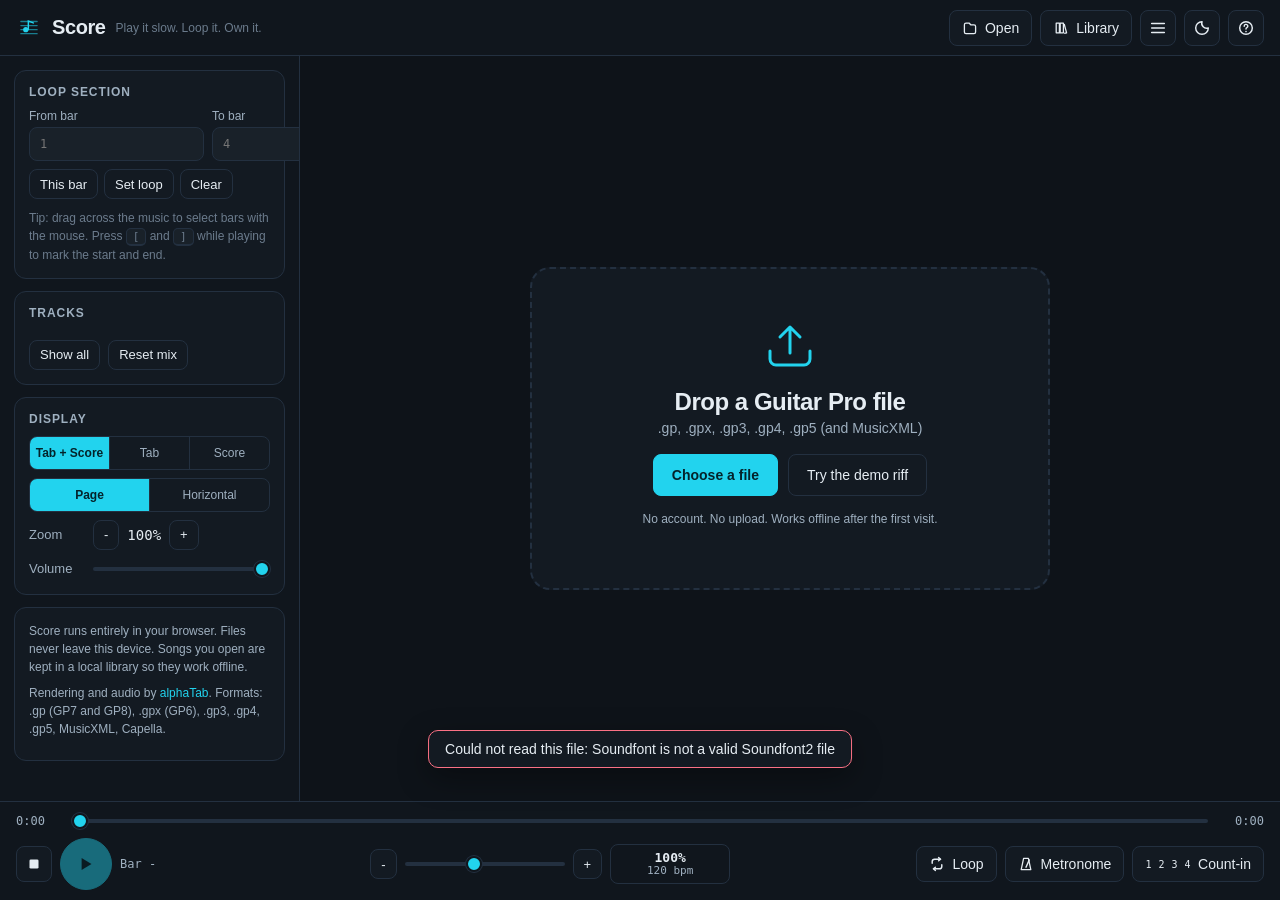
==== index.html @ 5779026d "Score v1.0.0" ====
<!DOCTYPE html>
<html lang="en" data-theme="dark">
<head>
<meta charset="utf-8">
<meta name="viewport" content="width=device-width, initial-scale=1, viewport-fit=cover">
<title>Score</title>
<meta name="description" content="Score: an offline Guitar Pro player. Drop a .gp, .gpx, .gp3, .gp4 or .gp5 file, slow it down, loop a section, mute or solo tracks. No login, no upload, no AI.">
<meta name="theme-color" content="#0b0f14">
<meta name="apple-mobile-web-app-capable" content="yes">
<meta name="apple-mobile-web-app-status-bar-style" content="black-translucent">
<meta name="apple-mobile-web-app-title" content="Score">
<link rel="manifest" href="manifest.webmanifest">
<link rel="icon" href="icons/icon.svg" type="image/svg+xml">
<link rel="apple-touch-icon" href="icons/icon-192.png">
<link rel="stylesheet" href="css/score.css">
</head>
<body>

<div id="app" class="app no-song">

  <!-- Top bar -->
  <header class="topbar">
    <div class="brand">
      <span class="brand-mark" aria-hidden="true">
        <svg viewBox="0 0 32 32" width="26" height="26"><path d="M6 8h20M6 13h20M6 18h20M6 23h20" stroke="currentColor" stroke-width="1.6" stroke-linecap="round" opacity=".55"/><circle cx="12" cy="18" r="3.2" fill="currentColor"/><path d="M15.2 18V7.5l6 2.2" stroke="currentColor" stroke-width="1.8" stroke-linecap="round" fill="none"/></svg>
      </span>
      <span class="brand-name">Score</span>
      <span class="brand-tag">Play it slow. Loop it. Own it.</span>
    </div>
    <div class="song-meta" id="songMeta" hidden>
      <span class="song-title" id="songTitle"></span>
      <span class="song-artist" id="songArtist"></span>
    </div>
    <div class="topbar-actions">
      <button class="btn" id="btnOpen" title="Open a Guitar Pro file (O)">
        <svg viewBox="0 0 20 20" width="16" height="16"><path d="M3 6a2 2 0 0 1 2-2h4l2 2h4a2 2 0 0 1 2 2v7a2 2 0 0 1-2 2H5a2 2 0 0 1-2-2V6z" fill="none" stroke="currentColor" stroke-width="1.6"/></svg>
        <span>Open</span>
      </button>
      <button class="btn" id="btnLibrary" title="Songs saved on this device">
        <svg viewBox="0 0 20 20" width="16" height="16"><path d="M4 4h4v12H4zM9 4h4v12H9zM14 5l3 11-3 .8" fill="none" stroke="currentColor" stroke-width="1.6" stroke-linejoin="round"/></svg>
        <span>Library</span>
      </button>
      <button class="btn icon" id="btnSidebar" title="Tracks and settings (T)">
        <svg viewBox="0 0 20 20" width="18" height="18"><path d="M3 5h14M3 10h14M3 15h14" stroke="currentColor" stroke-width="1.8" stroke-linecap="round"/></svg>
      </button>
      <button class="btn icon" id="btnTheme" title="Toggle light / dark">
        <svg viewBox="0 0 20 20" width="18" height="18"><path d="M10 3a7 7 0 1 0 7 7 5.5 5.5 0 0 1-7-7z" fill="none" stroke="currentColor" stroke-width="1.6" stroke-linejoin="round"/></svg>
      </button>
      <button class="btn icon" id="btnHelp" title="Keyboard shortcuts (?)">
        <svg viewBox="0 0 20 20" width="18" height="18"><circle cx="10" cy="10" r="7" fill="none" stroke="currentColor" stroke-width="1.6"/><path d="M8 8a2 2 0 1 1 3 1.7c-.7.4-1 .8-1 1.5" fill="none" stroke="currentColor" stroke-width="1.6" stroke-linecap="round"/><circle cx="10" cy="14" r=".9" fill="currentColor"/></svg>
      </button>
    </div>
  </header>

  <!-- Main area -->
  <div class="main">

    <!-- Sidebar -->
    <aside class="sidebar" id="sidebar">
      <section class="panel">
        <h2>Loop section</h2>
        <div class="loop-grid">
          <label>From bar
            <input type="number" id="loopStart" min="1" step="1" inputmode="numeric" placeholder="1">
          </label>
          <label>To bar
            <input type="number" id="loopEnd" min="1" step="1" inputmode="numeric" placeholder="4">
          </label>
        </div>
        <div class="loop-actions">
          <button class="btn small" id="btnLoopHere" title="Set the loop to the bar that is playing now">This bar</button>
          <button class="btn small" id="btnLoopApply" title="Apply the bars above">Set loop</button>
          <button class="btn small" id="btnLoopClear" title="Clear the loop (Esc)">Clear</button>
        </div>
        <p class="hint">Tip: drag across the music to select bars with the mouse. Press <kbd>[</kbd> and <kbd>]</kbd> while playing to mark the start and end.</p>
      </section>

      <section class="panel">
        <h2>Tracks</h2>
        <div class="track-list" id="trackList"></div>
        <div class="panel-foot">
          <button class="btn small" id="btnShowAll">Show all</button>
          <button class="btn small" id="btnResetMix">Reset mix</button>
        </div>
      </section>

      <section class="panel">
        <h2>Display</h2>
        <div class="seg" id="segNotation" role="group" aria-label="Notation">
          <button data-value="scoretab" class="active">Tab + Score</button>
          <button data-value="tab">Tab</button>
          <button data-value="score">Score</button>
        </div>
        <div class="seg" id="segLayout" role="group" aria-label="Layout">
          <button data-value="page" class="active">Page</button>
          <button data-value="horizontal">Horizontal</button>
        </div>
        <div class="row">
          <span class="row-label">Zoom</span>
          <button class="btn small" id="btnZoomOut">-</button>
          <span class="mono" id="zoomValue">100%</span>
          <button class="btn small" id="btnZoomIn">+</button>
        </div>
        <div class="row">
          <span class="row-label">Volume</span>
          <input type="range" id="masterVolume" min="0" max="100" value="100" aria-label="Master volume">
        </div>
      </section>

      <section class="panel about">
        <p>Score runs entirely in your browser. Files never leave this device. Songs you open are kept in a local library so they work offline.</p>
        <p class="muted">Rendering and audio by <a href="https://alphatab.net" target="_blank" rel="noopener">alphaTab</a>. Formats: .gp (GP7 and GP8), .gpx (GP6), .gp3, .gp4, .gp5, MusicXML, Capella.</p>
      </section>
    </aside>

    <!-- Viewport -->
    <div class="viewport-wrap">
      <div class="viewport" id="viewport">
        <div class="at-wrap">
          <div id="alphaTab"></div>
        </div>
      </div>

      <!-- Empty state / drop zone -->
      <div class="dropzone" id="dropzone">
        <div class="drop-inner">
          <div class="drop-icon" aria-hidden="true">
            <svg viewBox="0 0 64 64" width="64" height="64"><path d="M32 40V14M22 24l10-10 10 10" fill="none" stroke="currentColor" stroke-width="3" stroke-linecap="round" stroke-linejoin="round"/><path d="M12 38v8a6 6 0 0 0 6 6h28a6 6 0 0 0 6-6v-8" fill="none" stroke="currentColor" stroke-width="3" stroke-linecap="round"/></svg>
          </div>
          <h1>Drop a Guitar Pro file</h1>
          <p>.gp, .gpx, .gp3, .gp4, .gp5 (and MusicXML)</p>
          <div class="drop-buttons">
            <button class="btn primary" id="btnOpen2">Choose a file</button>
            <button class="btn" id="btnDemo">Try the demo riff</button>
          </div>
          <p class="muted small">No account. No upload. Works offline after the first visit.</p>
        </div>
      </div>

      <div class="drag-overlay" id="dragOverlay"><div>Drop to open</div></div>

      <div class="loading" id="loading" hidden>
        <div class="spinner"></div>
        <span id="loadingText">Loading</span>
      </div>
    </div>
  </div>

  <!-- Transport -->
  <footer class="transport">
    <div class="transport-row progress-row">
      <span class="mono time" id="timeCurrent">0:00</span>
      <input type="range" id="progress" min="0" max="1000" value="0" step="1" aria-label="Position">
      <span class="mono time" id="timeTotal">0:00</span>
    </div>
    <div class="transport-row controls-row">
      <div class="group">
        <button class="btn icon" id="btnStop" title="Stop (S)">
          <svg viewBox="0 0 20 20" width="18" height="18"><rect x="5" y="5" width="10" height="10" rx="1.5" fill="currentColor"/></svg>
        </button>
        <button class="btn play" id="btnPlay" title="Play / Pause (Space)" disabled>
          <svg class="ic-play" viewBox="0 0 20 20" width="22" height="22"><path d="M6 4.5v11l9-5.5z" fill="currentColor"/></svg>
          <svg class="ic-pause" viewBox="0 0 20 20" width="22" height="22"><path d="M6 4h3v12H6zM11 4h3v12h-3z" fill="currentColor"/></svg>
        </button>
        <span class="bar-indicator mono" id="barIndicator" title="Current bar">Bar -</span>
      </div>

      <div class="group tempo">
        <button class="btn small" id="btnSpeedDown" title="Slower (-)">-</button>
        <input type="range" id="speed" min="25" max="200" value="100" step="5" aria-label="Playback speed">
        <button class="btn small" id="btnSpeedUp" title="Faster (+)">+</button>
        <button class="btn small ghost" id="btnSpeedReset" title="Back to 100% (0)">
          <span class="mono" id="speedValue">100%</span>
          <span class="mono bpm" id="bpmValue"></span>
        </button>
      </div>

      <div class="group toggles">
        <button class="btn toggle" id="btnLoop" title="Loop (L)" aria-pressed="false">
          <svg viewBox="0 0 20 20" width="16" height="16"><path d="M4 9V7a3 3 0 0 1 3-3h7M16 11v2a3 3 0 0 1-3 3H6" fill="none" stroke="currentColor" stroke-width="1.8" stroke-linecap="round"/><path d="M12 2l2.5 2L12 6M8 14l-2.5 2L8 18" fill="none" stroke="currentColor" stroke-width="1.8" stroke-linecap="round" stroke-linejoin="round"/></svg>
          <span>Loop</span>
        </button>
        <button class="btn toggle" id="btnMetronome" title="Metronome (M)" aria-pressed="false">
          <svg viewBox="0 0 20 20" width="16" height="16"><path d="M7 3h6l3 14H4z" fill="none" stroke="currentColor" stroke-width="1.6" stroke-linejoin="round"/><path d="M10 14L14 5" stroke="currentColor" stroke-width="1.8" stroke-linecap="round"/></svg>
          <span>Metronome</span>
        </button>
        <button class="btn toggle" id="btnCountIn" title="Count-in one bar before playing (C)" aria-pressed="false">
          <span class="mono">1 2 3 4</span>
          <span>Count-in</span>
        </button>
      </div>
    </div>
  </footer>

  <!-- Library dialog -->
  <dialog id="libraryDialog" class="dialog">
    <div class="dialog-head">
      <h2>Library</h2>
      <span class="muted" id="libraryCount"></span>
      <button class="btn icon close" data-close title="Close">&times;</button>
    </div>
    <div class="dialog-body">
      <div class="library-list" id="libraryList"></div>
      <p class="muted small">Songs are stored in this browser only (IndexedDB). Clearing site data removes them.</p>
    </div>
  </dialog>

  <!-- Help dialog -->
  <dialog id="helpDialog" class="dialog">
    <div class="dialog-head">
      <h2>Keyboard shortcuts</h2>
      <button class="btn icon close" data-close title="Close">&times;</button>
    </div>
    <div class="dialog-body">
      <table class="shortcuts">
        <tr><td><kbd>Space</kbd></td><td>Play / pause</td></tr>
        <tr><td><kbd>S</kbd></td><td>Stop and go to start</td></tr>
        <tr><td><kbd>L</kbd></td><td>Loop on / off</td></tr>
        <tr><td><kbd>[</kbd> / <kbd>]</kbd></td><td>Loop start / end at the current bar</td></tr>
        <tr><td><kbd>Esc</kbd></td><td>Clear the loop selection</td></tr>
        <tr><td><kbd>M</kbd></td><td>Metronome on / off</td></tr>
        <tr><td><kbd>C</kbd></td><td>Count-in on / off</td></tr>
        <tr><td><kbd>-</kbd> / <kbd>+</kbd></td><td>Speed down / up by 5%</td></tr>
        <tr><td><kbd>0</kbd></td><td>Speed back to 100%</td></tr>
        <tr><td><kbd>&larr;</kbd> / <kbd>&rarr;</kbd></td><td>Previous / next bar</td></tr>
        <tr><td><kbd>O</kbd></td><td>Open a file</td></tr>
        <tr><td><kbd>T</kbd></td><td>Show / hide the side panel</td></tr>
        <tr><td><kbd>?</kbd></td><td>This help</td></tr>
      </table>
      <p class="muted small">Click a beat in the music to jump there. Drag across beats to select a loop range.</p>
    </div>
  </dialog>

  <div class="toast" id="toast" hidden></div>
  <input type="file" id="fileInput" accept=".gp,.gpx,.gp3,.gp4,.gp5,.xml,.musicxml,.mxl,.capx" hidden>
</div>

<script src="vendor/alphatab/alphaTab.min.js"></script>
<script src="js/score.js"></script>
</body>
</html>
---- css/score.css ----
/* Score: offline Guitar Pro player
   Theme tokens ------------------------------------------------------------ */
:root {
  --font: -apple-system, BlinkMacSystemFont, "SF Pro Text", "Segoe UI", Roboto, Helvetica, Arial, sans-serif;
  --mono: ui-monospace, "SF Mono", Menlo, Consolas, monospace;

  --bg: #0b0f14;
  --bg-2: #10161d;
  --panel: #131a22;
  --panel-2: #192129;
  --border: #233040;
  --text: #e6edf3;
  --text-2: #9fb0c0;
  --text-3: #6b7b8c;
  --accent: #22d3ee;
  --accent-2: #0ea5c4;
  --accent-ink: #04232a;
  --purple: #a78bfa;
  --blue: #60a5fa;
  --green: #34d399;
  --red: #fb7185;
  --amber: #fbbf24;

  --sheet-bg: #0e1319;
  --sheet-paper: #0e1319;
  --cursor-bar: rgba(34, 211, 238, 0.10);
  --cursor-beat: #22d3ee;
  --selection: rgba(167, 139, 250, 0.16);
  --highlight: #22d3ee;

  --radius: 12px;
  --radius-s: 8px;
  --shadow: 0 10px 30px rgba(0,0,0,0.35);
  --topbar-h: 56px;
  --transport-h: 112px;
  --sidebar-w: 300px;
}

html[data-theme="light"] {
  --bg: #eef1f5;
  --bg-2: #e6eaf0;
  --panel: #ffffff;
  --panel-2: #f4f6f9;
  --border: #d7dde6;
  --text: #0f172a;
  --text-2: #475569;
  --text-3: #7c8aa0;
  --accent: #0891b2;
  --accent-2: #0e7490;
  --accent-ink: #ffffff;
  --purple: #7c3aed;
  --blue: #2563eb;
  --green: #059669;
  --red: #e11d48;
  --amber: #d97706;

  --sheet-bg: #dfe4ea;
  --sheet-paper: #ffffff;
  --cursor-bar: rgba(8, 145, 178, 0.10);
  --cursor-beat: #0891b2;
  --selection: rgba(124, 58, 237, 0.14);
  --highlight: #0891b2;
  --shadow: 0 10px 30px rgba(15, 23, 42, 0.10);
}

/* Base ----------------------------------------------------------------- */
* { box-sizing: border-box; }
html, body { height: 100%; margin: 0; }
body {
  font-family: var(--font);
  font-size: 14px;
  color: var(--text);
  background: var(--bg);
  -webkit-font-smoothing: antialiased;
  overscroll-behavior: none;
}
button, input { font: inherit; color: inherit; }
button { cursor: pointer; }
a { color: var(--accent); text-decoration: none; }
a:hover { text-decoration: underline; }
kbd {
  font-family: var(--mono);
  font-size: 11px;
  padding: 1px 6px;
  border: 1px solid var(--border);
  border-bottom-width: 2px;
  border-radius: 5px;
  background: var(--panel-2);
}
.mono { font-family: var(--mono); font-variant-numeric: tabular-nums; }
.muted { color: var(--text-2); }
.small { font-size: 12px; }
[hidden] { display: none !important; }

/* App shell ------------------------------------------------------------ */
.app {
  height: 100vh;
  height: 100dvh;
  display: grid;
  grid-template-rows: var(--topbar-h) 1fr auto;
  padding-top: env(safe-area-inset-top, 0px);
}

/* Top bar */
.topbar {
  display: flex;
  align-items: center;
  gap: 16px;
  padding: 0 16px;
  border-bottom: 1px solid var(--border);
  background: var(--bg-2);
}
.brand { display: flex; align-items: center; gap: 10px; min-width: 0; }
.brand-mark { color: var(--accent); display: inline-flex; }
.brand-name { font-size: 20px; font-weight: 800; letter-spacing: -0.02em; }
.brand-tag { color: var(--text-3); font-size: 12px; white-space: nowrap; }
.song-meta {
  flex: 1;
  min-width: 0;
  display: flex;
  align-items: baseline;
  gap: 10px;
  justify-content: center;
  overflow: hidden;
}
.song-title { font-weight: 700; white-space: nowrap; overflow: hidden; text-overflow: ellipsis; }
.song-artist { color: var(--text-2); white-space: nowrap; overflow: hidden; text-overflow: ellipsis; }
.topbar-actions { margin-left: auto; display: flex; gap: 8px; }

/* Buttons */
.btn {
  display: inline-flex;
  align-items: center;
  justify-content: center;
  gap: 7px;
  height: 36px;
  padding: 0 12px;
  border: 1px solid var(--border);
  border-radius: var(--radius-s);
  background: var(--panel);
  color: var(--text);
  white-space: nowrap;
  transition: background .12s, border-color .12s, color .12s, transform .05s;
  user-select: none;
  -webkit-user-select: none;
}
.btn:hover { background: var(--panel-2); border-color: var(--text-3); }
.btn:active { transform: translateY(1px); }
.btn:disabled { opacity: .45; cursor: not-allowed; transform: none; }
.btn.icon { width: 36px; padding: 0; }
.btn.small { height: 30px; padding: 0 10px; font-size: 13px; }
.btn.ghost { background: transparent; }
.btn.primary { background: var(--accent); border-color: var(--accent); color: var(--accent-ink); font-weight: 700; }
.btn.primary:hover { background: var(--accent-2); border-color: var(--accent-2); }
.btn.toggle[aria-pressed="true"] {
  background: var(--accent);
  border-color: var(--accent);
  color: var(--accent-ink);
  font-weight: 600;
}
.btn.play {
  width: 52px;
  height: 52px;
  border-radius: 50%;
  background: var(--accent);
  border-color: var(--accent);
  color: var(--accent-ink);
}
.btn.play:hover { background: var(--accent-2); border-color: var(--accent-2); }
.btn.play .ic-pause { display: none; }
.app.playing .btn.play .ic-play { display: none; }
.app.playing .btn.play .ic-pause { display: block; }

/* Main ----------------------------------------------------------------- */
.main {
  display: grid;
  grid-template-columns: var(--sidebar-w) 1fr;
  min-height: 0;
}
.app.sidebar-hidden .main { grid-template-columns: 0 1fr; }
.app.sidebar-hidden .sidebar { display: none; }

.sidebar {
  border-right: 1px solid var(--border);
  background: var(--bg-2);
  overflow-y: auto;
  padding: 14px;
  display: flex;
  flex-direction: column;
  gap: 12px;
}
.panel {
  background: var(--panel);
  border: 1px solid var(--border);
  border-radius: var(--radius);
  padding: 14px;
}
.panel h2 {
  margin: 0 0 10px;
  font-size: 12px;
  font-weight: 700;
  letter-spacing: .08em;
  text-transform: uppercase;
  color: var(--text-2);
}
.panel.about { font-size: 12px; color: var(--text-2); line-height: 1.5; }
.panel.about p { margin: 0 0 8px; }
.panel-foot { display: flex; gap: 8px; margin-top: 10px; }
.hint { color: var(--text-3); font-size: 12px; line-height: 1.5; margin: 10px 0 0; }

/* Tracks */
.track-list { display: flex; flex-direction: column; gap: 6px; }
.track {
  display: grid;
  grid-template-columns: 18px 1fr auto;
  grid-template-areas: "vis name btns" "vis vol vol";
  align-items: center;
  gap: 4px 8px;
  padding: 8px;
  border-radius: var(--radius-s);
  background: var(--panel-2);
  border: 1px solid transparent;
}
.track.visible { border-color: var(--border); }
.track-vis { grid-area: vis; display: flex; align-items: center; }
.track-vis input { width: 16px; height: 16px; accent-color: var(--accent); margin: 0; }
.track-name {
  grid-area: name;
  display: grid;
  grid-template-columns: 10px 1fr;
  grid-template-areas: "dot label" "dot sub";
  align-items: center;
  column-gap: 8px;
  min-width: 0;
  cursor: pointer;
}
.track-color { grid-area: dot; width: 10px; height: 10px; border-radius: 3px; }
.track-name .track-label { grid-area: label; overflow: hidden; text-overflow: ellipsis; white-space: nowrap; font-weight: 600; }
.track-name small { grid-area: sub; color: var(--text-3); font-weight: 400; font-size: 11px; overflow: hidden; text-overflow: ellipsis; white-space: nowrap; }
.track-name small:empty { display: none; }
.track-btns { grid-area: btns; display: flex; gap: 4px; }
.track-btns button {
  width: 28px; height: 26px;
  border-radius: 6px;
  border: 1px solid var(--border);
  background: transparent;
  color: var(--text-2);
  font-size: 12px;
  font-weight: 700;
}
.track-btns button.on-mute { background: var(--red); border-color: var(--red); color: #fff; }
.track-btns button.on-solo { background: var(--amber); border-color: var(--amber); color: #1a1200; }
.track-vol { grid-area: vol; width: 100%; margin: 2px 0 0; }
.track.muted .track-name { opacity: .5; }

/* Loop panel */
.loop-grid { display: grid; grid-template-columns: 1fr 1fr; gap: 8px; }
.loop-grid label { display: flex; flex-direction: column; gap: 4px; font-size: 12px; color: var(--text-2); }
.loop-grid input {
  height: 34px;
  padding: 0 10px;
  border-radius: var(--radius-s);
  border: 1px solid var(--border);
  background: var(--panel-2);
  color: var(--text);
  font-family: var(--mono);
}
.loop-actions { display: flex; gap: 6px; margin-top: 8px; flex-wrap: wrap; }

/* Segmented controls */
.seg {
  display: flex;
  border: 1px solid var(--border);
  border-radius: var(--radius-s);
  overflow: hidden;
  margin-bottom: 8px;
}
.seg button {
  flex: 1;
  height: 32px;
  border: 0;
  padding: 0 4px;
  background: transparent;
  color: var(--text-2);
  font-size: 12px;
  white-space: nowrap;
}
.seg button + button { border-left: 1px solid var(--border); }
.seg button.active { background: var(--accent); color: var(--accent-ink); font-weight: 600; }

.row { display: flex; align-items: center; gap: 8px; margin-top: 8px; }
.row-label { width: 56px; color: var(--text-2); font-size: 13px; }
.row input[type="range"] { flex: 1; }

/* Range inputs */
input[type="range"] {
  -webkit-appearance: none;
  appearance: none;
  height: 22px;
  background: transparent;
  margin: 0;
}
input[type="range"]::-webkit-slider-runnable-track {
  height: 4px;
  border-radius: 2px;
  background: var(--border);
}
input[type="range"]::-webkit-slider-thumb {
  -webkit-appearance: none;
  width: 16px; height: 16px;
  margin-top: -6px;
  border-radius: 50%;
  background: var(--accent);
  border: 2px solid var(--bg-2);
  box-shadow: 0 0 0 1px var(--border);
}
input[type="range"]::-moz-range-track { height: 4px; border-radius: 2px; background: var(--border); }
input[type="range"]::-moz-range-thumb {
  width: 14px; height: 14px; border-radius: 50%;
  background: var(--accent); border: 2px solid var(--bg-2);
}

/* Viewport ------------------------------------------------------------- */
.viewport-wrap { position: relative; min-height: 0; min-width: 0; background: var(--sheet-bg); isolation: isolate; z-index: 0; }
.viewport {
  position: absolute;
  inset: 0;
  overflow: auto;
  -webkit-overflow-scrolling: touch;
}
.at-wrap { padding: 24px; min-height: 100%; }
#alphaTab {
  background: var(--sheet-paper);
  border-radius: var(--radius);
  box-shadow: var(--shadow);
  min-height: 300px;
}
.app.layout-horizontal .at-wrap { padding: 24px 0 24px 24px; }
.app.layout-horizontal #alphaTab { border-radius: var(--radius) 0 0 var(--radius); }
.app.no-song .viewport { visibility: hidden; }

/* alphaTab cursors and selection */
.at-cursor-bar { background: var(--cursor-bar); }
.at-selection div { background: var(--selection); }
.at-cursor-beat { background: var(--cursor-beat); width: 3px; opacity: .9; }
.at-highlight * { fill: var(--highlight) !important; stroke: var(--highlight) !important; }

/* Drop zone */
.dropzone {
  position: absolute;
  inset: 0;
  display: none;
  align-items: center;
  justify-content: center;
  padding: 24px;
}
.app.no-song .dropzone { display: flex; }
.drop-inner {
  width: min(520px, 100%);
  text-align: center;
  padding: 44px 32px;
  border: 2px dashed var(--border);
  border-radius: 20px;
  background: var(--panel);
}
.drop-icon { color: var(--accent); margin-bottom: 8px; }
.drop-inner h1 { margin: 6px 0 4px; font-size: 24px; letter-spacing: -0.02em; }
.drop-inner p { margin: 0 0 18px; color: var(--text-2); }
.drop-buttons { display: flex; gap: 10px; justify-content: center; margin-bottom: 16px; flex-wrap: wrap; }
.drop-buttons .btn { height: 42px; padding: 0 18px; }

.drag-overlay {
  position: absolute;
  inset: 0;
  display: none;
  align-items: center;
  justify-content: center;
  background: rgba(34, 211, 238, 0.10);
  border: 3px dashed var(--accent);
  font-size: 22px;
  font-weight: 700;
  color: var(--accent);
  pointer-events: none;
  z-index: 5;
}
.app.dragging .drag-overlay { display: flex; }

.loading {
  position: absolute;
  left: 50%; top: 50%;
  transform: translate(-50%, -50%);
  display: flex;
  align-items: center;
  gap: 12px;
  padding: 14px 18px;
  border-radius: var(--radius);
  background: var(--panel);
  border: 1px solid var(--border);
  box-shadow: var(--shadow);
  z-index: 6;
}
.spinner {
  width: 18px; height: 18px;
  border-radius: 50%;
  border: 2px solid var(--border);
  border-top-color: var(--accent);
  animation: spin .8s linear infinite;
}
@keyframes spin { to { transform: rotate(360deg); } }

/* Transport ------------------------------------------------------------ */
.transport {
  border-top: 1px solid var(--border);
  background: var(--bg-2);
  padding: 8px 16px calc(10px + env(safe-area-inset-bottom, 0px));
  display: flex;
  flex-direction: column;
  gap: 6px;
}
.transport-row { display: flex; align-items: center; gap: 12px; }
.progress-row .time { width: 44px; color: var(--text-2); font-size: 12px; }
.progress-row .time:last-child { text-align: right; }
.progress-row input[type="range"] { flex: 1; }
.controls-row { flex-wrap: wrap; justify-content: space-between; }
.group { display: flex; align-items: center; gap: 8px; }
.bar-indicator { color: var(--text-2); font-size: 12px; min-width: 64px; }
.group.tempo input[type="range"] { width: 160px; }
.group.tempo .btn.ghost { min-width: 120px; flex-direction: column; gap: 0; line-height: 1.1; height: 40px; }
.group.tempo #speedValue { font-weight: 700; }
.group.tempo .bpm { font-size: 11px; color: var(--text-2); }
.toggles .btn .mono { font-size: 10px; letter-spacing: .05em; }

/* Dialogs -------------------------------------------------------------- */
.dialog {
  border: 1px solid var(--border);
  border-radius: 16px;
  background: var(--panel);
  color: var(--text);
  padding: 0;
  width: min(560px, calc(100vw - 32px));
  max-height: min(80vh, 720px);
  box-shadow: var(--shadow);
}
.dialog::backdrop { background: rgba(0,0,0,.55); backdrop-filter: blur(2px); }
.dialog-head {
  display: flex;
  align-items: center;
  gap: 10px;
  padding: 14px 16px;
  border-bottom: 1px solid var(--border);
}
.dialog-head h2 { margin: 0; font-size: 16px; flex: 1; }
.dialog-head .close { font-size: 20px; line-height: 1; }
.dialog-body { padding: 16px; overflow: auto; max-height: calc(80vh - 60px); }
.shortcuts { width: 100%; border-collapse: collapse; }
.shortcuts td { padding: 7px 4px; border-bottom: 1px solid var(--border); }
.shortcuts td:first-child { width: 110px; }

.library-list { display: flex; flex-direction: column; gap: 6px; }
.library-item {
  display: grid;
  grid-template-columns: 1fr auto;
  gap: 2px 10px;
  align-items: center;
  padding: 10px 12px;
  border-radius: var(--radius-s);
  background: var(--panel-2);
  border: 1px solid var(--border);
  cursor: pointer;
}
.library-item:hover { border-color: var(--text-3); }
.library-item .li-title { font-weight: 600; overflow: hidden; text-overflow: ellipsis; white-space: nowrap; }
.library-item .li-sub { grid-column: 1; color: var(--text-3); font-size: 12px; overflow: hidden; text-overflow: ellipsis; white-space: nowrap; }
.library-item .li-del { grid-row: 1 / span 2; }
.library-empty { color: var(--text-2); padding: 24px; text-align: center; }

/* Toast */
.toast {
  position: fixed;
  left: 50%;
  bottom: calc(var(--transport-h) + 20px);
  transform: translateX(-50%);
  padding: 10px 16px;
  border-radius: 10px;
  background: var(--panel);
  border: 1px solid var(--border);
  box-shadow: var(--shadow);
  z-index: 1200;
  max-width: calc(100vw - 32px);
}
.toast.error { border-color: var(--red); }

/* Responsive ----------------------------------------------------------- */
@media (max-width: 900px) {
  .brand-tag { display: none; }
  .main, .app.sidebar-hidden .main { grid-template-columns: 1fr; }
  .sidebar {
    position: fixed;
    top: calc(var(--topbar-h) + env(safe-area-inset-top, 0px));
    bottom: 0;
    left: 0;
    width: min(340px, 86vw);
    z-index: 1100;
    box-shadow: var(--shadow);
  }
  .app.sidebar-hidden .sidebar { display: none; }
  .song-meta { display: none; }
  .btn span:not(.mono) { display: none; }
  .btn.ghost span { display: inline; }
  .toggles .btn { padding: 0 10px; }
  .group.tempo input[type="range"] { width: 110px; }
  .controls-row { gap: 8px; }
}
@media (max-width: 560px) {
  .topbar { padding: 0 10px; gap: 8px; }
  .transport { padding-left: 10px; padding-right: 10px; }
  .group.tempo .btn.ghost { min-width: 84px; }
  .bar-indicator { display: none; }
}
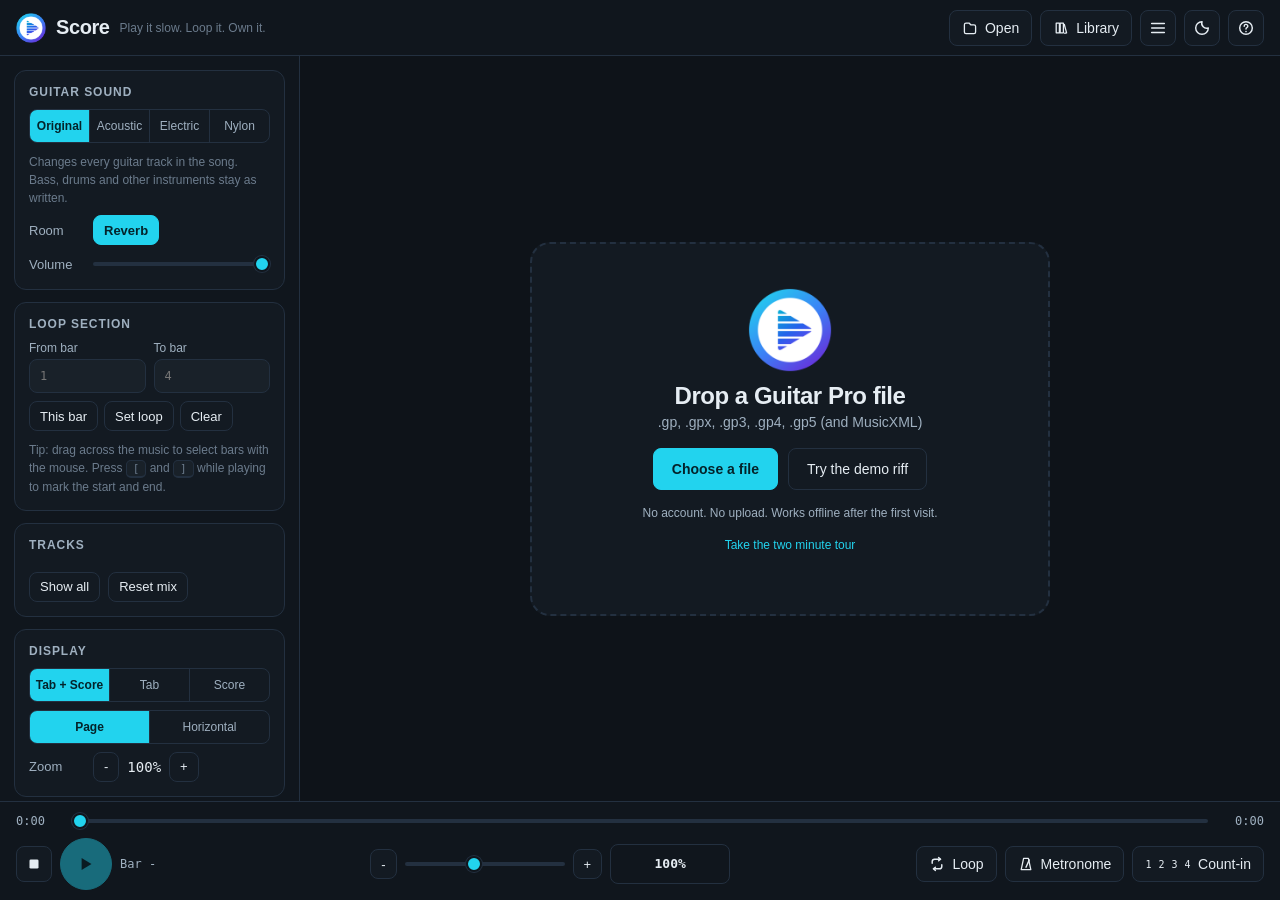
==== commit 5cded138: "Score v1.1.0: new sounds, guitar sound switch, fixes, logo, tour" ====
--- a/index.html
+++ b/index.html
@@ -10,8 +10,13 @@
 <meta name="apple-mobile-web-app-status-bar-style" content="black-translucent">
 <meta name="apple-mobile-web-app-title" content="Score">
 <link rel="manifest" href="manifest.webmanifest">
-<link rel="icon" href="icons/icon.svg" type="image/svg+xml">
-<link rel="apple-touch-icon" href="icons/icon-192.png">
+<link rel="icon" type="image/png" href="favicon.png">
+<link rel="apple-touch-icon" href="apple-touch-icon.png">
+<meta property="og:type" content="website">
+<meta property="og:title" content="Score, the Guitar Pro player that helps you practice">
+<meta property="og:description" content="Open any Guitar Pro file in the browser. Slow it down, loop a section, mute or solo tracks. No account, works offline.">
+<meta property="og:image" content="https://rohittabs.github.io/score/icon-512.png">
+<meta property="og:url" content="https://rohittabs.github.io/score/">
 <link rel="stylesheet" href="css/score.css">
 </head>
 <body>
@@ -21,9 +26,7 @@
   <!-- Top bar -->
   <header class="topbar">
     <div class="brand">
-      <span class="brand-mark" aria-hidden="true">
-        <svg viewBox="0 0 32 32" width="26" height="26"><path d="M6 8h20M6 13h20M6 18h20M6 23h20" stroke="currentColor" stroke-width="1.6" stroke-linecap="round" opacity=".55"/><circle cx="12" cy="18" r="3.2" fill="currentColor"/><path d="M15.2 18V7.5l6 2.2" stroke="currentColor" stroke-width="1.8" stroke-linecap="round" fill="none"/></svg>
-      </span>
+      <img class="brand-mark" src="icon-192.png" width="30" height="30" alt="">
       <span class="brand-name">Score</span>
       <span class="brand-tag">Play it slow. Loop it. Own it.</span>
     </div>
@@ -57,6 +60,25 @@
 
     <!-- Sidebar -->
     <aside class="sidebar" id="sidebar">
+      <section class="panel">
+        <h2>Guitar sound</h2>
+        <div class="seg" id="segSound" role="group" aria-label="Guitar sound">
+          <button data-value="original" class="active" title="Play every track with the instrument written in the file">Original</button>
+          <button data-value="acoustic" title="Steel string acoustic guitar">Acoustic</button>
+          <button data-value="electric" title="Clean electric guitar">Electric</button>
+          <button data-value="nylon" title="Nylon string classical guitar">Nylon</button>
+        </div>
+        <p class="hint">Changes every guitar track in the song. Bass, drums and other instruments stay as written.</p>
+        <div class="row">
+          <span class="row-label">Room</span>
+          <button class="btn small toggle" id="btnReverb" aria-pressed="true" title="A little room reverb so the instruments do not sound dry">Reverb</button>
+        </div>
+        <div class="row">
+          <span class="row-label">Volume</span>
+          <input type="range" id="masterVolume" min="0" max="100" value="100" aria-label="Master volume">
+        </div>
+      </section>
+
       <section class="panel">
         <h2>Loop section</h2>
         <div class="loop-grid">
@@ -101,15 +123,11 @@
           <span class="mono" id="zoomValue">100%</span>
           <button class="btn small" id="btnZoomIn">+</button>
         </div>
-        <div class="row">
-          <span class="row-label">Volume</span>
-          <input type="range" id="masterVolume" min="0" max="100" value="100" aria-label="Master volume">
-        </div>
       </section>
 
       <section class="panel about">
         <p>Score runs entirely in your browser. Files never leave this device. Songs you open are kept in a local library so they work offline.</p>
-        <p class="muted">Rendering and audio by <a href="https://alphatab.net" target="_blank" rel="noopener">alphaTab</a>. Formats: .gp (GP7 and GP8), .gpx (GP6), .gp3, .gp4, .gp5, MusicXML, Capella.</p>
+        <p class="muted">Rendering and playback by <a href="https://alphatab.net" target="_blank" rel="noopener">alphaTab</a>. Sounds from FreePats, MuseScore_General and GeneralUser GS (<a href="sounds/LICENSES.md" target="_blank" rel="noopener">licences</a>). Formats: .gp (GP7 and GP8), .gpx (GP6), .gp3, .gp4, .gp5, MusicXML, Capella.</p>
       </section>
     </aside>
 
@@ -124,9 +142,7 @@
       <!-- Empty state / drop zone -->
       <div class="dropzone" id="dropzone">
         <div class="drop-inner">
-          <div class="drop-icon" aria-hidden="true">
-            <svg viewBox="0 0 64 64" width="64" height="64"><path d="M32 40V14M22 24l10-10 10 10" fill="none" stroke="currentColor" stroke-width="3" stroke-linecap="round" stroke-linejoin="round"/><path d="M12 38v8a6 6 0 0 0 6 6h28a6 6 0 0 0 6-6v-8" fill="none" stroke="currentColor" stroke-width="3" stroke-linecap="round"/></svg>
-          </div>
+          <img class="drop-logo" src="icon-192.png" width="84" height="84" alt="">
           <h1>Drop a Guitar Pro file</h1>
           <p>.gp, .gpx, .gp3, .gp4, .gp5 (and MusicXML)</p>
           <div class="drop-buttons">
@@ -134,6 +150,7 @@
             <button class="btn" id="btnDemo">Try the demo riff</button>
           </div>
           <p class="muted small">No account. No upload. Works offline after the first visit.</p>
+          <p class="small"><a href="slides.html">Take the two minute tour</a></p>
         </div>
       </div>
 
@@ -148,6 +165,10 @@
 
   <!-- Transport -->
   <footer class="transport">
+    <div class="sound-status" id="soundStatus" hidden>
+      <span id="soundStatusText">Loading sounds</span>
+      <span class="sound-status-track"><span class="sound-status-bar" id="soundStatusBar"></span></span>
+    </div>
     <div class="transport-row progress-row">
       <span class="mono time" id="timeCurrent">0:00</span>
       <input type="range" id="progress" min="0" max="1000" value="0" step="1" aria-label="Position">
--- a/css/score.css
+++ b/css/score.css
@@ -111,7 +111,7 @@
   background: var(--bg-2);
 }
 .brand { display: flex; align-items: center; gap: 10px; min-width: 0; }
-.brand-mark { color: var(--accent); display: inline-flex; }
+.brand-mark { display: block; width: 30px; height: 30px; }
 .brand-name { font-size: 20px; font-weight: 800; letter-spacing: -0.02em; }
 .brand-tag { color: var(--text-3); font-size: 12px; white-space: nowrap; }
 .song-meta {
@@ -177,7 +177,7 @@
   grid-template-columns: var(--sidebar-w) 1fr;
   min-height: 0;
 }
-.app.sidebar-hidden .main { grid-template-columns: 0 1fr; }
+.app.sidebar-hidden .main { grid-template-columns: 1fr; }
 .app.sidebar-hidden .sidebar { display: none; }
 
 .sidebar {
@@ -255,8 +255,10 @@
 
 /* Loop panel */
 .loop-grid { display: grid; grid-template-columns: 1fr 1fr; gap: 8px; }
-.loop-grid label { display: flex; flex-direction: column; gap: 4px; font-size: 12px; color: var(--text-2); }
+.loop-grid label { display: flex; flex-direction: column; gap: 4px; font-size: 12px; color: var(--text-2); min-width: 0; }
 .loop-grid input {
+  width: 100%;
+  min-width: 0;
   height: 34px;
   padding: 0 10px;
   border-radius: var(--radius-s);
@@ -363,7 +365,7 @@
   border-radius: 20px;
   background: var(--panel);
 }
-.drop-icon { color: var(--accent); margin-bottom: 8px; }
+.drop-logo { display: block; margin: 0 auto 10px; }
 .drop-inner h1 { margin: 6px 0 4px; font-size: 24px; letter-spacing: -0.02em; }
 .drop-inner p { margin: 0 0 18px; color: var(--text-2); }
 .drop-buttons { display: flex; gap: 10px; justify-content: center; margin-bottom: 16px; flex-wrap: wrap; }
@@ -517,3 +519,31 @@
   .group.tempo .btn.ghost { min-width: 84px; }
   .bar-indicator { display: none; }
 }
+
+/* Sound download status ------------------------------------------------- */
+.sound-status {
+  display: flex;
+  align-items: center;
+  gap: 10px;
+  font-size: 12px;
+  color: var(--text-2);
+  padding: 2px 0 4px;
+}
+.sound-status.error { color: var(--red); }
+.sound-status-track {
+  flex: 1;
+  max-width: 260px;
+  height: 4px;
+  border-radius: 2px;
+  background: var(--border);
+  overflow: hidden;
+}
+.sound-status.error .sound-status-track { display: none; }
+.sound-status-bar {
+  display: block;
+  height: 100%;
+  width: 0;
+  background: var(--accent);
+  transition: width .2s;
+}
+#segSound button { font-size: 12px; }
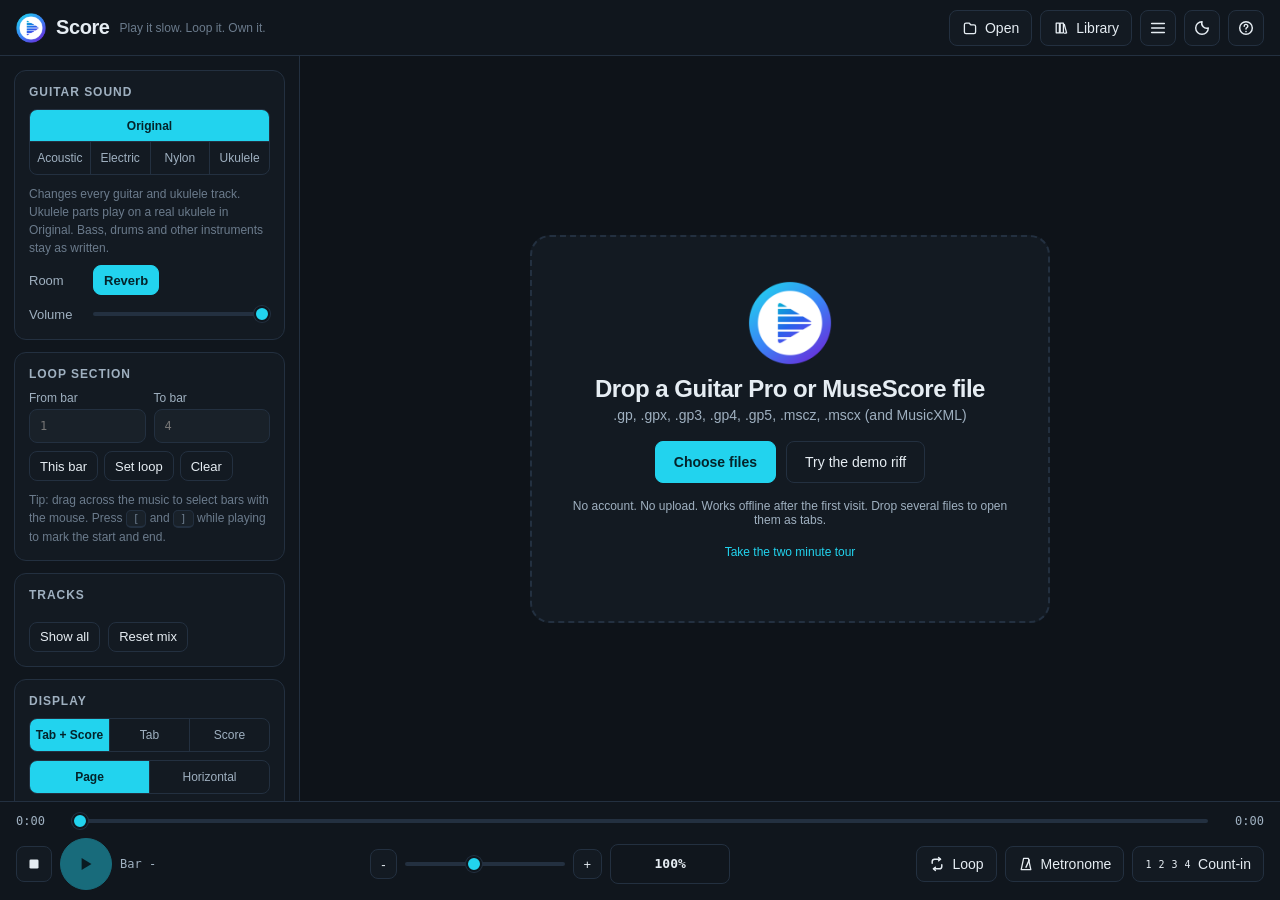
==== commit d9c2529e: "Score 1.2.0: MuseScore files, ukulele, tabs, bars per row" ====
--- a/index.html
+++ b/index.html
@@ -4,7 +4,7 @@
 <meta charset="utf-8">
 <meta name="viewport" content="width=device-width, initial-scale=1, viewport-fit=cover">
 <title>Score</title>
-<meta name="description" content="Score: an offline Guitar Pro player. Drop a .gp, .gpx, .gp3, .gp4 or .gp5 file, slow it down, loop a section, mute or solo tracks. No login, no upload, no AI.">
+<meta name="description" content="Score: an offline Guitar Pro and MuseScore player. Drop a .gp, .gpx, .gp3, .gp4, .gp5, .mscz or .mscx file, slow it down, loop a section, mute or solo tracks. No login, no upload, no AI.">
 <meta name="theme-color" content="#0b0f14">
 <meta name="apple-mobile-web-app-capable" content="yes">
 <meta name="apple-mobile-web-app-status-bar-style" content="black-translucent">
@@ -14,7 +14,7 @@
 <link rel="apple-touch-icon" href="apple-touch-icon.png">
 <meta property="og:type" content="website">
 <meta property="og:title" content="Score, the Guitar Pro player that helps you practice">
-<meta property="og:description" content="Open any Guitar Pro file in the browser. Slow it down, loop a section, mute or solo tracks. No account, works offline.">
+<meta property="og:description" content="Open Guitar Pro and MuseScore files in the browser. Slow them down, loop a section, mute or solo tracks. No account, works offline.">
 <meta property="og:image" content="https://rohittabs.github.io/score/icon-512.png">
 <meta property="og:url" content="https://rohittabs.github.io/score/">
 <link rel="stylesheet" href="css/score.css">
@@ -35,7 +35,7 @@
       <span class="song-artist" id="songArtist"></span>
     </div>
     <div class="topbar-actions">
-      <button class="btn" id="btnOpen" title="Open a Guitar Pro file (O)">
+      <button class="btn" id="btnOpen" title="Open Guitar Pro or MuseScore files (O)">
         <svg viewBox="0 0 20 20" width="16" height="16"><path d="M3 6a2 2 0 0 1 2-2h4l2 2h4a2 2 0 0 1 2 2v7a2 2 0 0 1-2 2H5a2 2 0 0 1-2-2V6z" fill="none" stroke="currentColor" stroke-width="1.6"/></svg>
         <span>Open</span>
       </button>
@@ -55,6 +55,14 @@
     </div>
   </header>
 
+  <!-- Open songs, one tab each -->
+  <nav class="tabbar" id="tabBar" aria-label="Open songs" hidden>
+    <div class="tab-list" id="tabList" role="tablist"></div>
+    <button class="tab-add" id="btnTabAdd" type="button" title="Open another file (O)" aria-label="Open another file">
+      <svg viewBox="0 0 20 20" width="16" height="16"><path d="M10 4v12M4 10h12" stroke="currentColor" stroke-width="1.8" stroke-linecap="round"/></svg>
+    </button>
+  </nav>
+
   <!-- Main area -->
   <div class="main">
 
@@ -63,12 +71,13 @@
       <section class="panel">
         <h2>Guitar sound</h2>
         <div class="seg" id="segSound" role="group" aria-label="Guitar sound">
-          <button data-value="original" class="active" title="Play every track with the instrument written in the file">Original</button>
+          <button data-value="original" class="active" title="Play every track with the instrument written in the file (ukulele parts on a ukulele)">Original</button>
           <button data-value="acoustic" title="Steel string acoustic guitar">Acoustic</button>
           <button data-value="electric" title="Clean electric guitar">Electric</button>
           <button data-value="nylon" title="Nylon string classical guitar">Nylon</button>
-        </div>
-        <p class="hint">Changes every guitar track in the song. Bass, drums and other instruments stay as written.</p>
+          <button data-value="ukulele" title="Ukulele (guitar parts move up into the ukulele's range)">Ukulele</button>
+        </div>
+        <p class="hint">Changes every guitar and ukulele track. Ukulele parts play on a real ukulele in Original. Bass, drums and other instruments stay as written.</p>
         <div class="row">
           <span class="row-label">Room</span>
           <button class="btn small toggle" id="btnReverb" aria-pressed="true" title="A little room reverb so the instruments do not sound dry">Reverb</button>
@@ -117,6 +126,17 @@
           <button data-value="page" class="active">Page</button>
           <button data-value="horizontal">Horizontal</button>
         </div>
+        <div class="field-label" id="barsLabel">Bars per row</div>
+        <div class="seg seg-bars" id="segBars" role="group" aria-labelledby="barsLabel">
+          <button data-value="-1" class="active" title="Fit as many bars as the width allows">Auto</button>
+          <button data-value="1" title="1 bar per row">1</button>
+          <button data-value="2" title="2 bars per row">2</button>
+          <button data-value="3" title="3 bars per row">3</button>
+          <button data-value="4" title="4 bars per row">4</button>
+          <button data-value="5" title="5 bars per row">5</button>
+          <button data-value="6" title="6 bars per row">6</button>
+        </div>
+        <p class="hint">Fewer bars per row gives busy bars more room. Remembered for each song.</p>
         <div class="row">
           <span class="row-label">Zoom</span>
           <button class="btn small" id="btnZoomOut">-</button>
@@ -127,7 +147,7 @@
 
       <section class="panel about">
         <p>Score runs entirely in your browser. Files never leave this device. Songs you open are kept in a local library so they work offline.</p>
-        <p class="muted">Rendering and playback by <a href="https://alphatab.net" target="_blank" rel="noopener">alphaTab</a>. Sounds from FreePats, MuseScore_General and GeneralUser GS (<a href="sounds/LICENSES.md" target="_blank" rel="noopener">licences</a>). Formats: .gp (GP7 and GP8), .gpx (GP6), .gp3, .gp4, .gp5, MusicXML, Capella.</p>
+        <p class="muted">Rendering and playback by <a href="https://alphatab.net" target="_blank" rel="noopener">alphaTab</a>. Sounds from FreePats, MuseScore_General and GeneralUser GS (<a href="sounds/LICENSES.md" target="_blank" rel="noopener">licences</a>). Formats: .gp (GP7 and GP8), .gpx (GP6), .gp3, .gp4, .gp5, .mscz and .mscx (MuseScore 3 and later), MusicXML, Capella.</p>
       </section>
     </aside>
 
@@ -143,13 +163,13 @@
       <div class="dropzone" id="dropzone">
         <div class="drop-inner">
           <img class="drop-logo" src="icon-192.png" width="84" height="84" alt="">
-          <h1>Drop a Guitar Pro file</h1>
-          <p>.gp, .gpx, .gp3, .gp4, .gp5 (and MusicXML)</p>
+          <h1>Drop a Guitar Pro or MuseScore file</h1>
+          <p>.gp, .gpx, .gp3, .gp4, .gp5, .mscz, .mscx (and MusicXML)</p>
           <div class="drop-buttons">
-            <button class="btn primary" id="btnOpen2">Choose a file</button>
+            <button class="btn primary" id="btnOpen2">Choose files</button>
             <button class="btn" id="btnDemo">Try the demo riff</button>
           </div>
-          <p class="muted small">No account. No upload. Works offline after the first visit.</p>
+          <p class="muted small">No account. No upload. Works offline after the first visit. Drop several files to open them as tabs.</p>
           <p class="small"><a href="slides.html">Take the two minute tour</a></p>
         </div>
       </div>
@@ -244,19 +264,21 @@
         <tr><td><kbd>-</kbd> / <kbd>+</kbd></td><td>Speed down / up by 5%</td></tr>
         <tr><td><kbd>0</kbd></td><td>Speed back to 100%</td></tr>
         <tr><td><kbd>&larr;</kbd> / <kbd>&rarr;</kbd></td><td>Previous / next bar</td></tr>
-        <tr><td><kbd>O</kbd></td><td>Open a file</td></tr>
+        <tr><td><kbd>O</kbd></td><td>Open files (each one opens in a tab)</td></tr>
+        <tr><td><kbd>Shift</kbd> + <kbd>&larr;</kbd> / <kbd>&rarr;</kbd></td><td>Previous / next tab</td></tr>
         <tr><td><kbd>T</kbd></td><td>Show / hide the side panel</td></tr>
         <tr><td><kbd>?</kbd></td><td>This help</td></tr>
       </table>
-      <p class="muted small">Click a beat in the music to jump there. Drag across beats to select a loop range.</p>
+      <p class="muted small">Click a beat in the music to jump there. Drag across beats to select a loop range. Middle-click a tab, or press <kbd>Delete</kbd> on it, to close it.</p>
     </div>
   </dialog>
 
   <div class="toast" id="toast" hidden></div>
-  <input type="file" id="fileInput" accept=".gp,.gpx,.gp3,.gp4,.gp5,.xml,.musicxml,.mxl,.capx" hidden>
+  <input type="file" id="fileInput" accept=".gp,.gpx,.gp3,.gp4,.gp5,.mscz,.mscx,.xml,.musicxml,.mxl,.capx" multiple hidden>
 </div>
 
 <script src="vendor/alphatab/alphaTab.min.js"></script>
+<script src="js/musescore.js"></script>
 <script src="js/score.js"></script>
 </body>
 </html>
--- a/css/score.css
+++ b/css/score.css
@@ -97,9 +97,14 @@
   height: 100vh;
   height: 100dvh;
   display: grid;
-  grid-template-rows: var(--topbar-h) 1fr auto;
+  grid-template-rows: var(--topbar-h) auto 1fr auto;
   padding-top: env(safe-area-inset-top, 0px);
 }
+/* Fixed rows, so the layout holds when the tab bar is hidden */
+.app > .topbar { grid-row: 1; }
+.app > .tabbar { grid-row: 2; }
+.app > .main { grid-row: 3; }
+.app > .transport { grid-row: 4; }
 
 /* Top bar */
 .topbar {
@@ -496,6 +501,7 @@
 @media (max-width: 900px) {
   .brand-tag { display: none; }
   .main, .app.sidebar-hidden .main { grid-template-columns: 1fr; }
+  .tab { flex-basis: 160px; min-width: 112px; max-width: 180px; }
   .sidebar {
     position: fixed;
     top: calc(var(--topbar-h) + env(safe-area-inset-top, 0px));
@@ -546,4 +552,134 @@
   background: var(--accent);
   transition: width .2s;
 }
-#segSound button { font-size: 12px; }
+/* Sound: Original on its own row, the four instruments below it */
+#segSound { display: grid; grid-template-columns: repeat(4, 1fr); }
+#segSound button { font-size: 12px; padding: 0 2px; }
+#segSound button[data-value="original"] { grid-column: 1 / -1; border-bottom: 1px solid var(--border); }
+#segSound button[data-value="acoustic"] { border-left: 0; }
+
+/* Tabs ------------------------------------------------------------------ */
+.tabbar {
+  display: flex;
+  align-items: stretch;
+  gap: 6px;
+  height: 40px;
+  padding: 0 10px 0 12px;
+  border-bottom: 1px solid var(--border);
+  background: var(--bg);
+  min-width: 0;
+}
+.tab-list {
+  display: flex;
+  align-items: flex-end;
+  gap: 4px;
+  min-width: 0;
+  overflow-x: auto;
+  scrollbar-width: none;
+}
+.tab-list::-webkit-scrollbar { display: none; }
+.tab {
+  position: relative;
+  display: flex;
+  align-items: center;
+  gap: 7px;
+  flex: 0 1 200px;   /* equal widths that shrink together, then the list scrolls */
+  min-width: 128px;
+  max-width: 220px;
+  height: 33px;
+  padding: 0 6px 0 10px;
+  border: 1px solid transparent;
+  border-bottom: 0;
+  border-radius: 9px 9px 0 0;
+  color: var(--text-2);
+  cursor: pointer;
+  user-select: none;
+  -webkit-user-select: none;
+  outline: none;
+}
+.tab:hover { background: var(--panel); color: var(--text); }
+.tab:focus-visible { box-shadow: inset 0 0 0 2px var(--accent); }
+.tab.active {
+  flex-shrink: 0;   /* the song on screen keeps its full width */
+  background: var(--panel);
+  border-color: var(--border);
+  color: var(--text);
+  font-weight: 600;
+}
+.tab.active::before {
+  content: "";
+  position: absolute;
+  left: 10px; right: 10px; top: -1px;
+  height: 2px;
+  border-radius: 2px;
+  background: var(--accent);
+}
+.tab.active::after {
+  /* joins the active tab to the sheet below */
+  content: "";
+  position: absolute;
+  left: 0; right: 0; bottom: -1px;
+  height: 1px;
+  background: var(--panel);
+}
+.tab-fmt {
+  flex: none;
+  font-family: var(--mono);
+  font-size: 9.5px;
+  font-weight: 700;
+  letter-spacing: .04em;
+  padding: 2px 5px;
+  border-radius: 4px;
+  background: var(--panel-2);
+  border: 1px solid var(--border);
+  color: var(--text-3);
+}
+.tab.active .tab-fmt { color: var(--accent); border-color: var(--accent); background: transparent; }
+.tab-title { flex: 1; min-width: 0; overflow: hidden; text-overflow: ellipsis; white-space: nowrap; font-size: 13px; }
+.tab-close {
+  flex: none;
+  display: none;
+  width: 22px; height: 22px;
+  border: 0;
+  border-radius: 6px;
+  background: transparent;
+  color: var(--text-3);
+  font-size: 16px;
+  line-height: 1;
+}
+.tab:hover .tab-close, .tab.active .tab-close, .tab:focus-visible .tab-close { display: block; }
+.tab-close:hover { background: var(--panel-2); color: var(--text); }
+.tab-add {
+  flex: none;
+  align-self: center;
+  width: 30px; height: 30px;
+  display: inline-flex;
+  align-items: center;
+  justify-content: center;
+  border: 1px solid transparent;
+  border-radius: 8px;
+  background: transparent;
+  color: var(--text-2);
+}
+.tab-add:hover { background: var(--panel); border-color: var(--border); color: var(--text); }
+@media (hover: none) { .tab-close { display: block; } }
+
+/* Bars per row --------------------------------------------------------- */
+.field-label { font-size: 12px; color: var(--text-2); margin: 10px 0 6px; }
+.seg-bars { margin-bottom: 0; }
+.seg-bars button { padding: 0; font-family: var(--mono); }
+.seg-bars button:first-child { flex: 1.6; font-family: var(--font); }
+.seg.disabled { opacity: .45; }
+.seg button:disabled { cursor: not-allowed; }
+
+/* Library: songs that are open in a tab */
+.li-open {
+  margin-left: 8px;
+  padding: 1px 6px;
+  border-radius: 4px;
+  font-size: 10.5px;
+  font-weight: 600;
+  vertical-align: 1px;
+  color: var(--accent);
+  border: 1px solid var(--accent);
+}
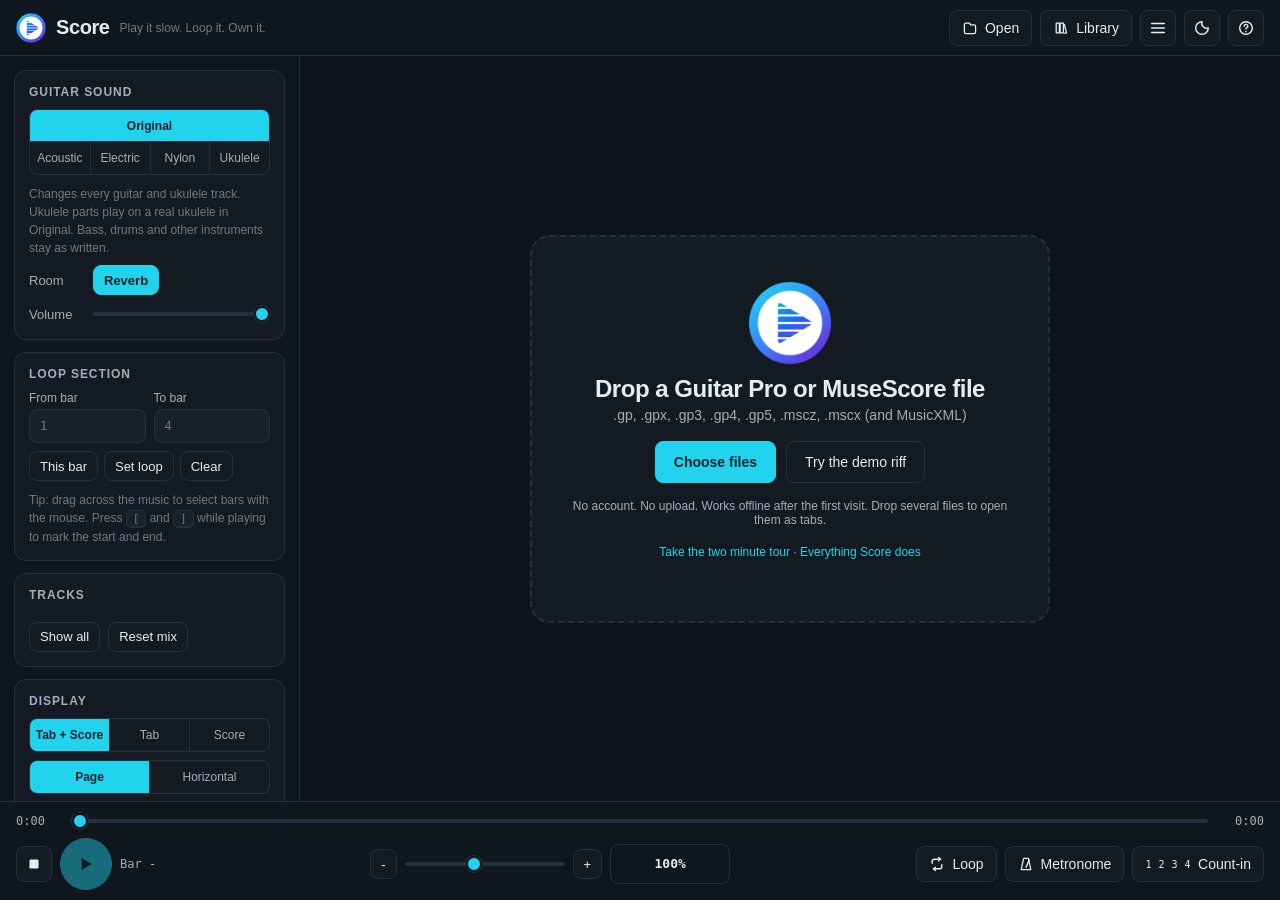
==== commit 35db0d46: "Add about.html: everything Score does" ====
--- a/index.html
+++ b/index.html
@@ -170,7 +170,7 @@
             <button class="btn" id="btnDemo">Try the demo riff</button>
           </div>
           <p class="muted small">No account. No upload. Works offline after the first visit. Drop several files to open them as tabs.</p>
-          <p class="small"><a href="slides.html">Take the two minute tour</a></p>
+          <p class="small"><a href="slides.html">Take the two minute tour</a> · <a href="about.html">Everything Score does</a></p>
         </div>
       </div>
 
